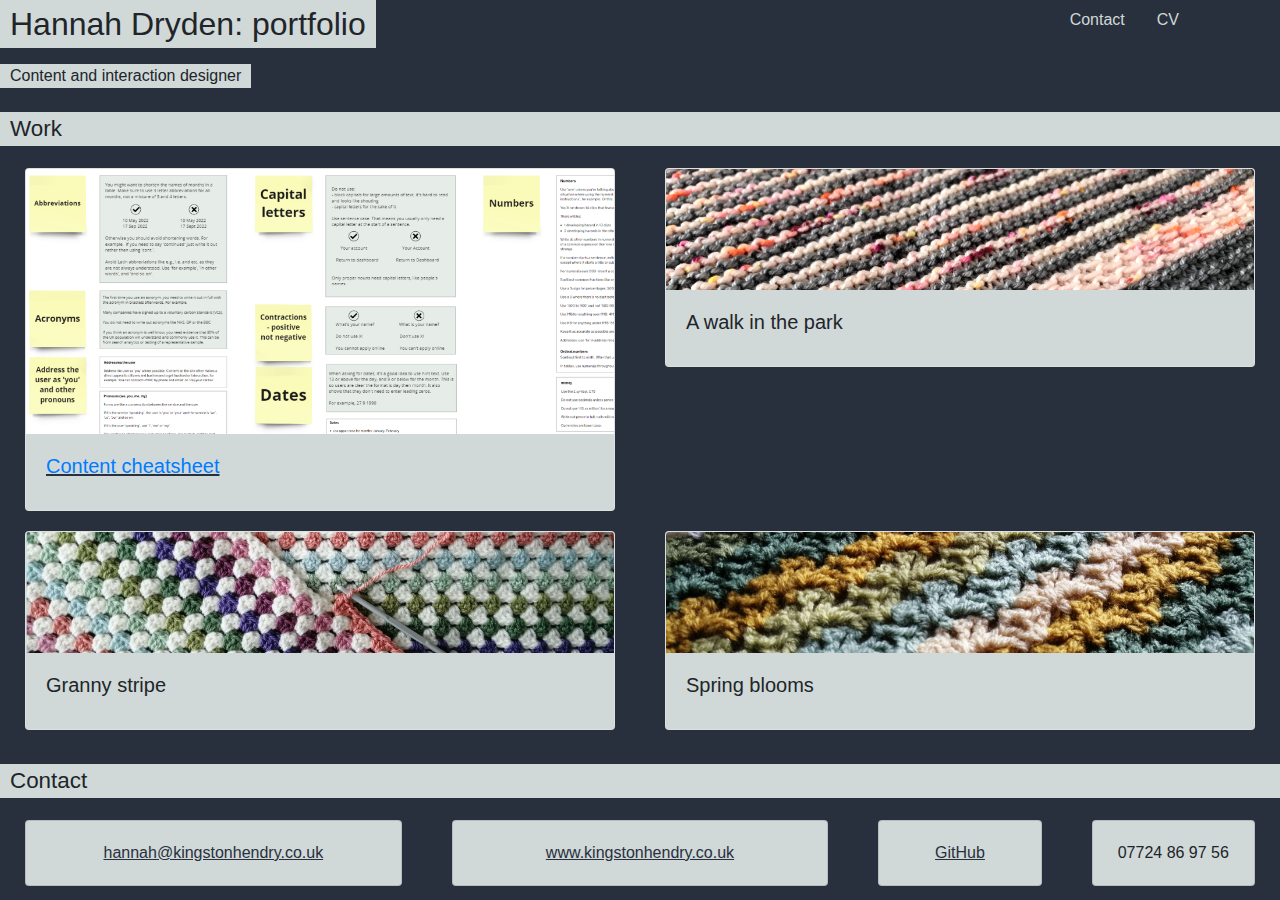
==== index.html @ d9dc8394 "Updated layout" ====
<!DOCTYPE html>
<html lang="en">
    <head>
        <!-- Required meta tags -->
        <meta charset="utf-8">
        <meta name="viewport" content="width=device-width, initial-scale=1, shrink-to-fit=no">
        <title>Hannah Dryden // Content and interation designer</title>
        <!-- Bootstrap CSS -->
        <link rel="stylesheet" href="https://stackpath.bootstrapcdn.com/bootstrap/4.3.1/css/bootstrap.min.css"
          integrity="sha384-ggOyR0iXCbMQv3Xipma34MD+dH/1fQ784/j6cY/iJTQUOhcWr7x9JvoRxT2MZw1T" crossorigin="anonymous">
        <link href="https://fonts.googleapis.com/css?family=Anton|Jura&display=swap" rel="stylesheet">
        <link rel="stylesheet" href="css/index.css">
    </head>

<!-- Custom styles for this template -->
<link href="css/style.css" rel="stylesheet">

 <!-- Navigation -->
 <nav class="" id="mainNav">
    <header class="header">
        <h1 class="page-title">Hannah Dryden: portfolio</h1>
        </header>
    <div class="container">
        <ul class="nav justify-content-end">
            <!--<li class="nav-item">
              <a class="nav-link" href="#About">About me</a>
            </li>
            <li class="nav-item">
              <a class="nav-link" href="#Work">Work</a>
            </li>-->
            <li class="nav-item">
                <a class="nav-link" href="#Contact">Contact </a>
              </li>
            <li class="nav-item">
                <a class="nav-link" href="./images/Hannah Dryden_CV 2022.pdf" target="_blank">CV</a>
              </li>
          </ul>
    </div>
    <br>
    
    <h2 class="page-title1">
        Content and interaction designer
    </h2>
    <br>
  </nav>

<body>
  <!-- Jumbotron -->
  <!--<div class="jumbotron">
    <div class="jumboCopy">
      <h1 class="display-4">Hannah Dryden</h1>
    </div>
  </div>-->
  <!-- End jumbotron -->

  <!-- About me -->
<!--<section class="page-section1">
    <h2 class="About">About me</h2>   
        <div class="container-fluid" class="content">
            <div class="row" class="valueProp">-->
  <!-- Photo ID -->
               <!-- <div class="cardContainer col-lg-2 col-md-2 col-sm-4">
                    <div class="card cardGlow">
                        <a href="https://www.linkedin.com/in/hannah-elisabeth-dryden/" target="_blank"></a>
                        <img src="images/HDrydenID.png" class="card-img-top" class="imageContainer" alt="An image of Hannah Dryden.">
                    </div>
                </div>-->
      <!-- End Photo ID -->
      <!-- About text -->
               <!-- <div class="cardContainer col-lg-10 col-md-10 col-sm-8">
                    <div class="card">
                        <div class="card-body">
                            <h5 class="card-title">My first experience of programming was when I learnt how to read knitting patterns in my early twenties. Since then I've enjoyed designing my own knitting (and crochet) patterns. I'm a content designer by profession, so learning how to apply the logic to see my designs brought to life seemed like a natural step. </h5>
                        </div>
                    </div>
                </div>
            </div>
        </div>
</section>-->
      <!-- End About text -->
</div>
</div>
<br>
<!-- Work -->
<section class="page-section2">
    <h2 class="Work" id="Work">Work</h2>
<div class="container-fluid" class="content">
    <div class="row" class="valueProp">
<!-- Card W1 -->
       <!-- <div class="cardContainer col-lg-12 col-md-12 col-sm-12">
            <div class="card cardGlow">
                <a href="https://hannah-kh.github.io/week1challenge/" target="_blank">
             <img src="images/refactor.png" class="card-img-top" class="imageContainer" alt="Image of code refactor project page."></a>
                <div class="card-body">
                 <h5 class="card-title link"><a href="https://github.com/Hannah-KH/2-portfolio" target="_blank">Code refactor</a></h5>
                 </div>
            </div>
        </div>-->
  <!-- End card 1 -->
  <br>
<!-- Card W2 -->
        <div class="cardContainer col-lg-6 col-md-6 col-sm-12">
            <div class="card cardGlow"><a href="#" target="_blank">
                <img src="images/ContentCheatSheet.png" class="card-img-top" class="imageContainer" alt="Image of prework study guide."></a>
                <div class="card-body">
                 <h5 class="card-title link"><a href="#" target="_blank">Content cheatsheet</a></h5>
                </div>
            </div>
        </div>
  <!-- End card 2 -->
  <!-- Card W3 -->
        <div class="cardContainer col-lg-6 col-md-6 col-sm-12">
            <div class="card cardGlow"><a href="https://www.ravelry.com/patterns/library/a-walk-in-the-park-shawl" target="_blank">
             <img src="images/02-portfolio-2.png" class="card-img-top" class="imageContainer" alt="Close up shot of a striped, knitted shawl comprising of grey and cream stripes with specks of neon orange and pink."></a>
                <div class="card-body">
                    <h5 class="card-title">A walk in the park</h5>
                </div>
            </div>
        </div>
  <!-- End card 3 -->
  <!-- Card W4 -->
        <div class="cardContainer col-lg-6 col-md-6 col-sm-12">
            <div class="card cardGlow"><a href="https://www.ravelry.com/patterns/library/granny-stripe-blanket-7" target="_blank">
             <img src="images/02-portfolio-3.png" class="card-img-top" class="imageContainer" alt="Close up of a crocheted blanket comprising stripes of coral, pink, mauve, purple, green, lime, pale mint, duck egg blue and cream."></a>
                <div class="card-body">
                 <h5 class="card-title">Granny stripe</h5>
                </div>
            </div>
        </div>
  <!-- End card 4 -->
  <!-- Card W5 -->
        <div class="cardContainer col-lg-6 col-md-6 col-sm-12">
            <div class="card cardGlow"><a href="https://www.ravelry.com/patterns/library/spring-blooms-blanket" target="_blank">
                <img src="images/02-portfolio-4.png" class="card-img-top" class="imageContainer" alt="Close up of crochet blanket featuring stripes of a flower motif in cream, mustard, and shades of green."></a>
                <div class="card-body">
                     <h5 class="card-title">Spring blooms</h5>
                </div>
            </div>
        </div>
  <!-- End card 5 -->
    </div>
</div>     
</section>
<br>
<!-- Contact me -->
<section class="page-section3">
        <h2 class="Contact" id="Contact">Contact</h2>
    <footer class="container-fluid" class="content">
        <div class="row" class="valueProp">
            <div class="container col-lg-4 col-md-6 col-sm-12 text-center">
                <div class="card d-flex cardGlow card-body">
                    <a class="link" href="hannah@kingstonhendry.co.uk">hannah@kingstonhendry.co.uk</a>
                </div> 
            </div>
            <div class="container col-lg-4 col-md-6 col-sm-12 text-center">
                <div class="card d-flex cardGlow card-body">
                    <a class="link" href="www.kingstonhendry.co.uk" target="_blank">www.kingstonhendry.co.uk</a>
                </div> 
            </div>
            <div class="container col-lg-2 col-md-6 col-sm-12 text-center">
                <div class="card d-flex cardGlow card-body">
                    <a class="link" href="https://github.com/Hannah-KH" target="_blank">GitHub</a>
                </div> 
            </div>
            <div class="container col-lg-2 col-md-6 col-sm-12 text-center">
                <div class="card d-flex card-body">
                    <a>07724 86 97 56</a>
                </div> 
            </div>
        </div>
    </footer>
</section>
</body>
</html>
---- css/style.css ----
:root {
    --dark: #28303D;
    --light: #D0D8D8;
  }

nav a {
    color: var(--light);
    text-decoration: none;
  }

.nav-link:hover, .card-link:hover, .link:hover { 
  color: #64c2f8; 
  }

body {
    width: 100%;
    height: 100%;
    background-color: #28303D !important;
  }  

/* Jumbotron  */
  
.jumbotron {
    background-image: url(../images/herobanner2.png);
    background-size: cover;
    background-repeat: no-repeat;
    height: calc(30vh - 25px);
    display: flex;
    align-items: center;
    justify-content: center;
  }

.jumboCopy {
    background-color: #D0D8D8;
    display: flex;
  }

.display-4 {
    justify-content: flex-start;
  }

  .page-title {
    background-color: var(--light);
    font: var(--dark);
    font-family: 'Trebuchet MS', 'Lucida Sans Unicode', 'Lucida Grande', 'Lucida Sans', Arial, sans-serif;
    font-size: 2rem;
    float: left;
    padding: 0px 10px;
  }

  .page-title1 {
    background-color: var(--light);
    font: var(--dark);
    font-family: 'Trebuchet MS', 'Lucida Sans Unicode', 'Lucida Grande', 'Lucida Sans', Arial, sans-serif;
    font-size: 1rem;
    float: left;
    padding: 0px 10px;
  }

.About, .Work, .Contact {
    background-color: var(--light);
    font: var(--dark);
    font-family: 'Trebuchet MS', 'Lucida Sans Unicode', 'Lucida Grande', 'Lucida Sans', Arial, sans-serif;
    font-size: 1.4rem;
    float: left;
    padding: 0px 10px;
    width: 100%;
    margin-bottom: 12px;
  } 

.valueProp {
    margin-top: 15px;
    margin-bottom: 15px;
  }

.cardContainer {
    text-align: start;
  }

.card {
    margin: 10px 10px;
  }

.card-body {
    background-color: var(--light);
  }

.imageContainer {
    padding: 50px;
  }
  
.imageContainer img {
    width: 100%;
  }
       
.cardGlow:hover,
.cardGlow:hover .card-header {
  box-shadow: inset 0px 0px 8px var(--light), 0 0 15px var(--light);
}

.link {
  text-decoration: underline;
  color: var(--dark);
}
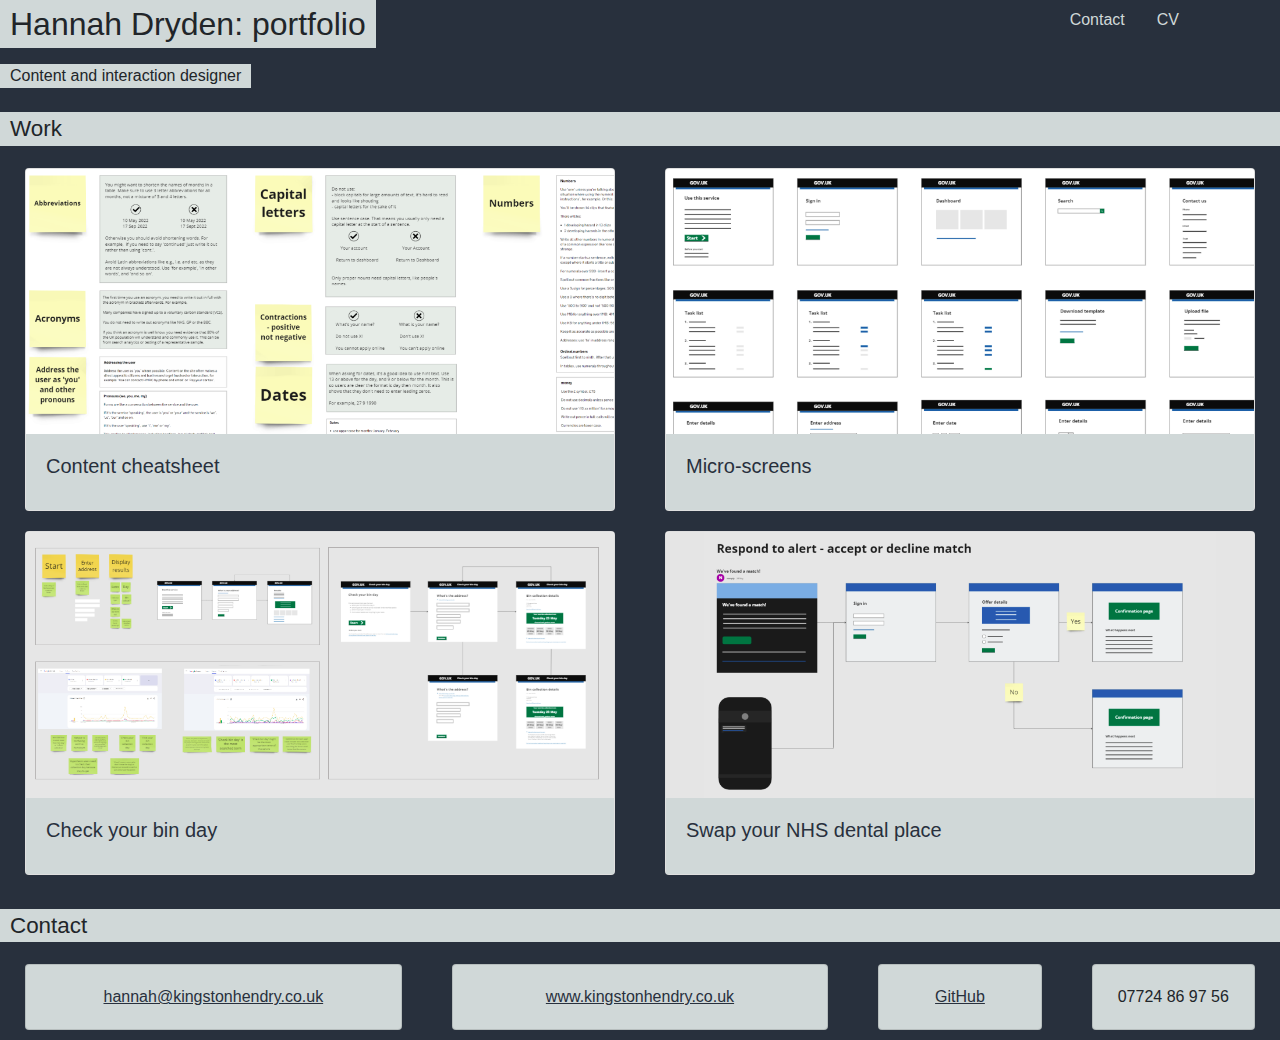
==== commit 932ee55c: "Updated card images and title font format" ====
--- a/index.html
+++ b/index.html
@@ -32,7 +32,7 @@
                 <a class="nav-link" href="#Contact">Contact </a>
               </li>
             <li class="nav-item">
-                <a class="nav-link" href="./images/Hannah Dryden_CV 2022.pdf" target="_blank">CV</a>
+                <a class="nav-link" href="#" target="_blank">CV</a>
               </li>
           </ul>
     </div>
@@ -101,39 +101,39 @@
 <!-- Card W2 -->
         <div class="cardContainer col-lg-6 col-md-6 col-sm-12">
             <div class="card cardGlow"><a href="#" target="_blank">
-                <img src="images/ContentCheatSheet.png" class="card-img-top" class="imageContainer" alt="Image of prework study guide."></a>
+                <img src="images/ContentCheatSheet.png" class="card-img-top" class="imageContainer" alt="Image of post-its with different headings; abbreviations, acronyms, capital letters, dates, numbers,  with guidance alongside them"></a>
                 <div class="card-body">
-                 <h5 class="card-title link"><a href="#" target="_blank">Content cheatsheet</a></h5>
+                <h5 class="card-title link"><a class="card-link" href="#" target="_blank">Content cheatsheet</a></h5>
                 </div>
             </div>
         </div>
   <!-- End card 2 -->
   <!-- Card W3 -->
         <div class="cardContainer col-lg-6 col-md-6 col-sm-12">
-            <div class="card cardGlow"><a href="https://www.ravelry.com/patterns/library/a-walk-in-the-park-shawl" target="_blank">
-             <img src="images/02-portfolio-2.png" class="card-img-top" class="imageContainer" alt="Close up shot of a striped, knitted shawl comprising of grey and cream stripes with specks of neon orange and pink."></a>
+            <div class="card cardGlow"><a href="#" target="_blank">
+             <img src="images/Microscreens.png" class="card-img-top" class="imageContainer" alt="Section of a number of microscreens designed to mimic the design of different GOV.UK Prototype Kit pages"></a>
                 <div class="card-body">
-                    <h5 class="card-title">A walk in the park</h5>
+                    <h5 class="card-title link"><a class="card-link" href="#" target="_blank">Micro-screens</a></h5>
                 </div>
             </div>
         </div>
   <!-- End card 3 -->
   <!-- Card W4 -->
         <div class="cardContainer col-lg-6 col-md-6 col-sm-12">
-            <div class="card cardGlow"><a href="https://www.ravelry.com/patterns/library/granny-stripe-blanket-7" target="_blank">
-             <img src="images/02-portfolio-3.png" class="card-img-top" class="imageContainer" alt="Close up of a crocheted blanket comprising stripes of coral, pink, mauve, purple, green, lime, pale mint, duck egg blue and cream."></a>
+            <div class="card cardGlow"><a href="#" target="_blank">
+             <img src="images/CheckYourBinDay.png" class="card-img-top" class="imageContainer" alt="screenshot showing user journey from early mapping out of ideas, including research and final designs with full content"></a>
                 <div class="card-body">
-                 <h5 class="card-title">Granny stripe</h5>
+                 <h5 class="card-title link"><a class="card-link" href="#" target="_blank">Check your bin day</a></h5>
                 </div>
             </div>
         </div>
   <!-- End card 4 -->
   <!-- Card W5 -->
         <div class="cardContainer col-lg-6 col-md-6 col-sm-12">
-            <div class="card cardGlow"><a href="https://www.ravelry.com/patterns/library/spring-blooms-blanket" target="_blank">
-                <img src="images/02-portfolio-4.png" class="card-img-top" class="imageContainer" alt="Close up of crochet blanket featuring stripes of a flower motif in cream, mustard, and shades of green."></a>
+            <div class="card cardGlow"><a href="#" target="_blank">
+                <img src="images/Swap your NHS dental place.png" class="card-img-top" class="imageContainer" alt="Screnshots of a user journey for the swap your NHS dental place service showing how a user can respond to an email or SMS notification"></a>
                 <div class="card-body">
-                     <h5 class="card-title">Spring blooms</h5>
+                     <h5 class="card-title link"><a class="card-link" href="#" target="_blank">Swap your NHS dental place</a></h5>
                 </div>
             </div>
         </div>
@@ -149,17 +149,17 @@
         <div class="row" class="valueProp">
             <div class="container col-lg-4 col-md-6 col-sm-12 text-center">
                 <div class="card d-flex cardGlow card-body">
-                    <a class="link" href="hannah@kingstonhendry.co.uk">hannah@kingstonhendry.co.uk</a>
+                    <a class="contact-link" href="hannah@kingstonhendry.co.uk">hannah@kingstonhendry.co.uk</a>
                 </div> 
             </div>
             <div class="container col-lg-4 col-md-6 col-sm-12 text-center">
                 <div class="card d-flex cardGlow card-body">
-                    <a class="link" href="www.kingstonhendry.co.uk" target="_blank">www.kingstonhendry.co.uk</a>
+                    <a class="contact-link" href="www.kingstonhendry.co.uk" target="_blank">www.kingstonhendry.co.uk</a>
                 </div> 
             </div>
             <div class="container col-lg-2 col-md-6 col-sm-12 text-center">
                 <div class="card d-flex cardGlow card-body">
-                    <a class="link" href="https://github.com/Hannah-KH" target="_blank">GitHub</a>
+                    <a class="contact-link" href="https://github.com/Hannah-KH" target="_blank">GitHub</a>
                 </div> 
             </div>
             <div class="container col-lg-2 col-md-6 col-sm-12 text-center">
--- a/css/style.css
+++ b/css/style.css
@@ -85,6 +85,11 @@
     background-color: var(--light);
   }
 
+  .card-link {
+  color: var(--dark);
+    text-decoration: none;
+  }
+  
 .imageContainer {
     padding: 50px;
   }
@@ -98,7 +103,8 @@
   box-shadow: inset 0px 0px 8px var(--light), 0 0 15px var(--light);
 }
 
-.link {
+.contact-link {
   text-decoration: underline;
   color: var(--dark);
 }
+
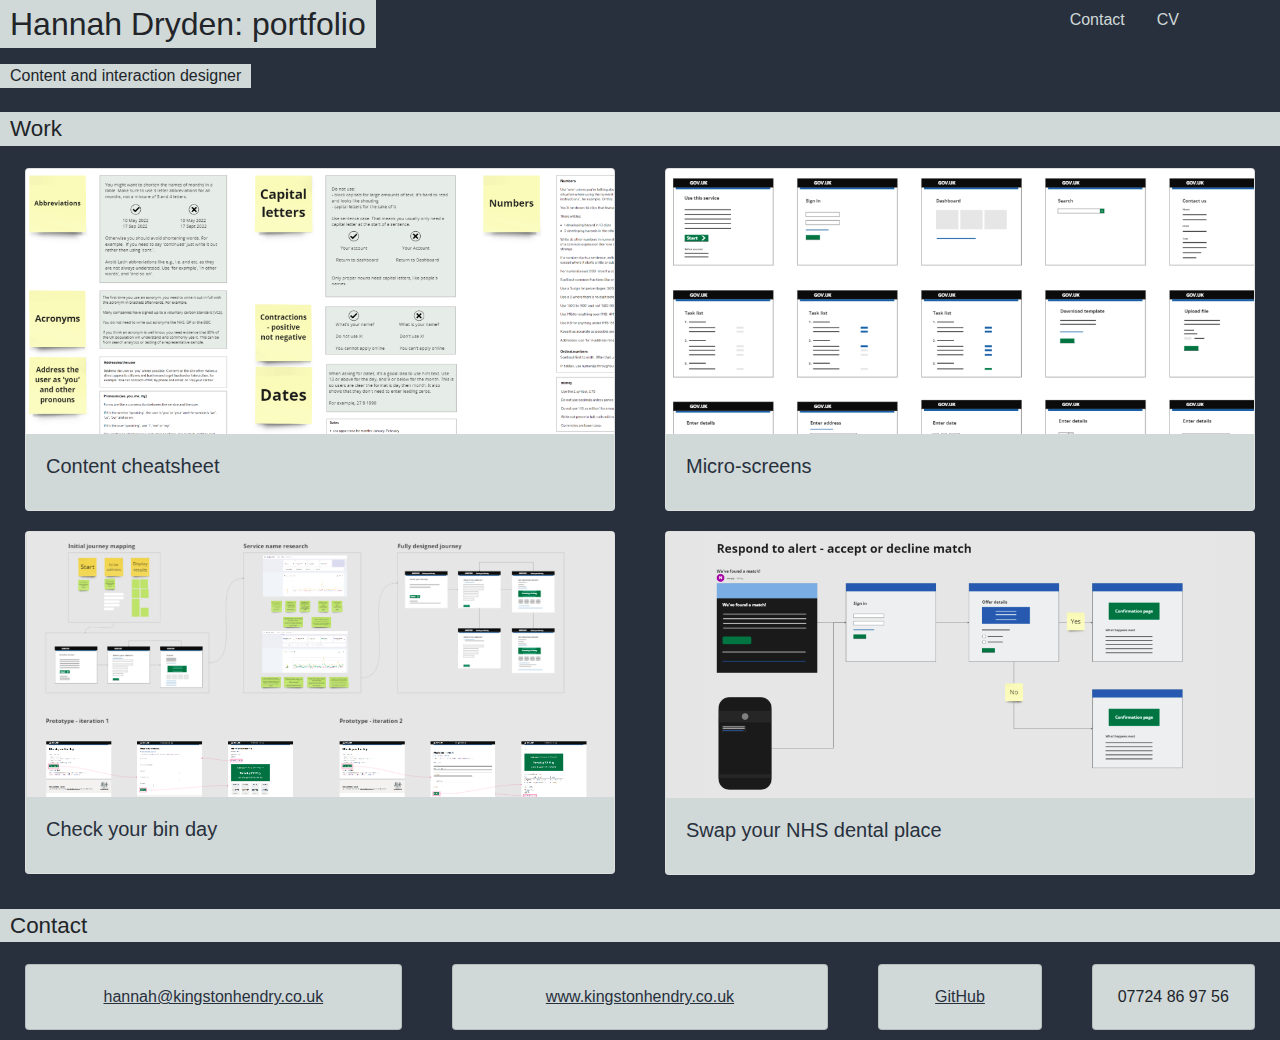
==== commit c135cae2: "Updated image" ====
--- a/index.html
+++ b/index.html
@@ -98,7 +98,7 @@
         </div>-->
   <!-- End card 1 -->
   <br>
-<!-- Card W2 -->
+<!-- Card 1 -->
         <div class="cardContainer col-lg-6 col-md-6 col-sm-12">
             <div class="card cardGlow"><a href="#" target="_blank">
                 <img src="images/ContentCheatSheet.png" class="card-img-top" class="imageContainer" alt="Image of post-its with different headings; abbreviations, acronyms, capital letters, dates, numbers,  with guidance alongside them"></a>
@@ -107,8 +107,8 @@
                 </div>
             </div>
         </div>
-  <!-- End card 2 -->
-  <!-- Card W3 -->
+  <!-- End card 1 -->
+  <!-- Card 2 -->
         <div class="cardContainer col-lg-6 col-md-6 col-sm-12">
             <div class="card cardGlow"><a href="#" target="_blank">
              <img src="images/Microscreens.png" class="card-img-top" class="imageContainer" alt="Section of a number of microscreens designed to mimic the design of different GOV.UK Prototype Kit pages"></a>
@@ -117,18 +117,18 @@
                 </div>
             </div>
         </div>
-  <!-- End card 3 -->
-  <!-- Card W4 -->
+  <!-- End card 2 -->
+  <!-- Card 3 -->
         <div class="cardContainer col-lg-6 col-md-6 col-sm-12">
-            <div class="card cardGlow"><a href="#" target="_blank">
+            <div class="card cardGlow"><a href="https://github.com/Hannah-KH/cybd/blob/main/README.md" target="_blank">
              <img src="images/CheckYourBinDay.png" class="card-img-top" class="imageContainer" alt="screenshot showing user journey from early mapping out of ideas, including research and final designs with full content"></a>
                 <div class="card-body">
-                 <h5 class="card-title link"><a class="card-link" href="#" target="_blank">Check your bin day</a></h5>
+                 <h5 class="card-title link"><a class="card-link" href="https://github.com/Hannah-KH/cybd/blob/main/README.md" target="_blank">Check your bin day</a></h5>
                 </div>
             </div>
         </div>
-  <!-- End card 4 -->
-  <!-- Card W5 -->
+  <!-- End card 3 -->
+  <!-- Card 4 -->
         <div class="cardContainer col-lg-6 col-md-6 col-sm-12">
             <div class="card cardGlow"><a href="#" target="_blank">
                 <img src="images/Swap your NHS dental place.png" class="card-img-top" class="imageContainer" alt="Screnshots of a user journey for the swap your NHS dental place service showing how a user can respond to an email or SMS notification"></a>
@@ -137,7 +137,7 @@
                 </div>
             </div>
         </div>
-  <!-- End card 5 -->
+  <!-- End card 4 -->
     </div>
 </div>     
 </section>
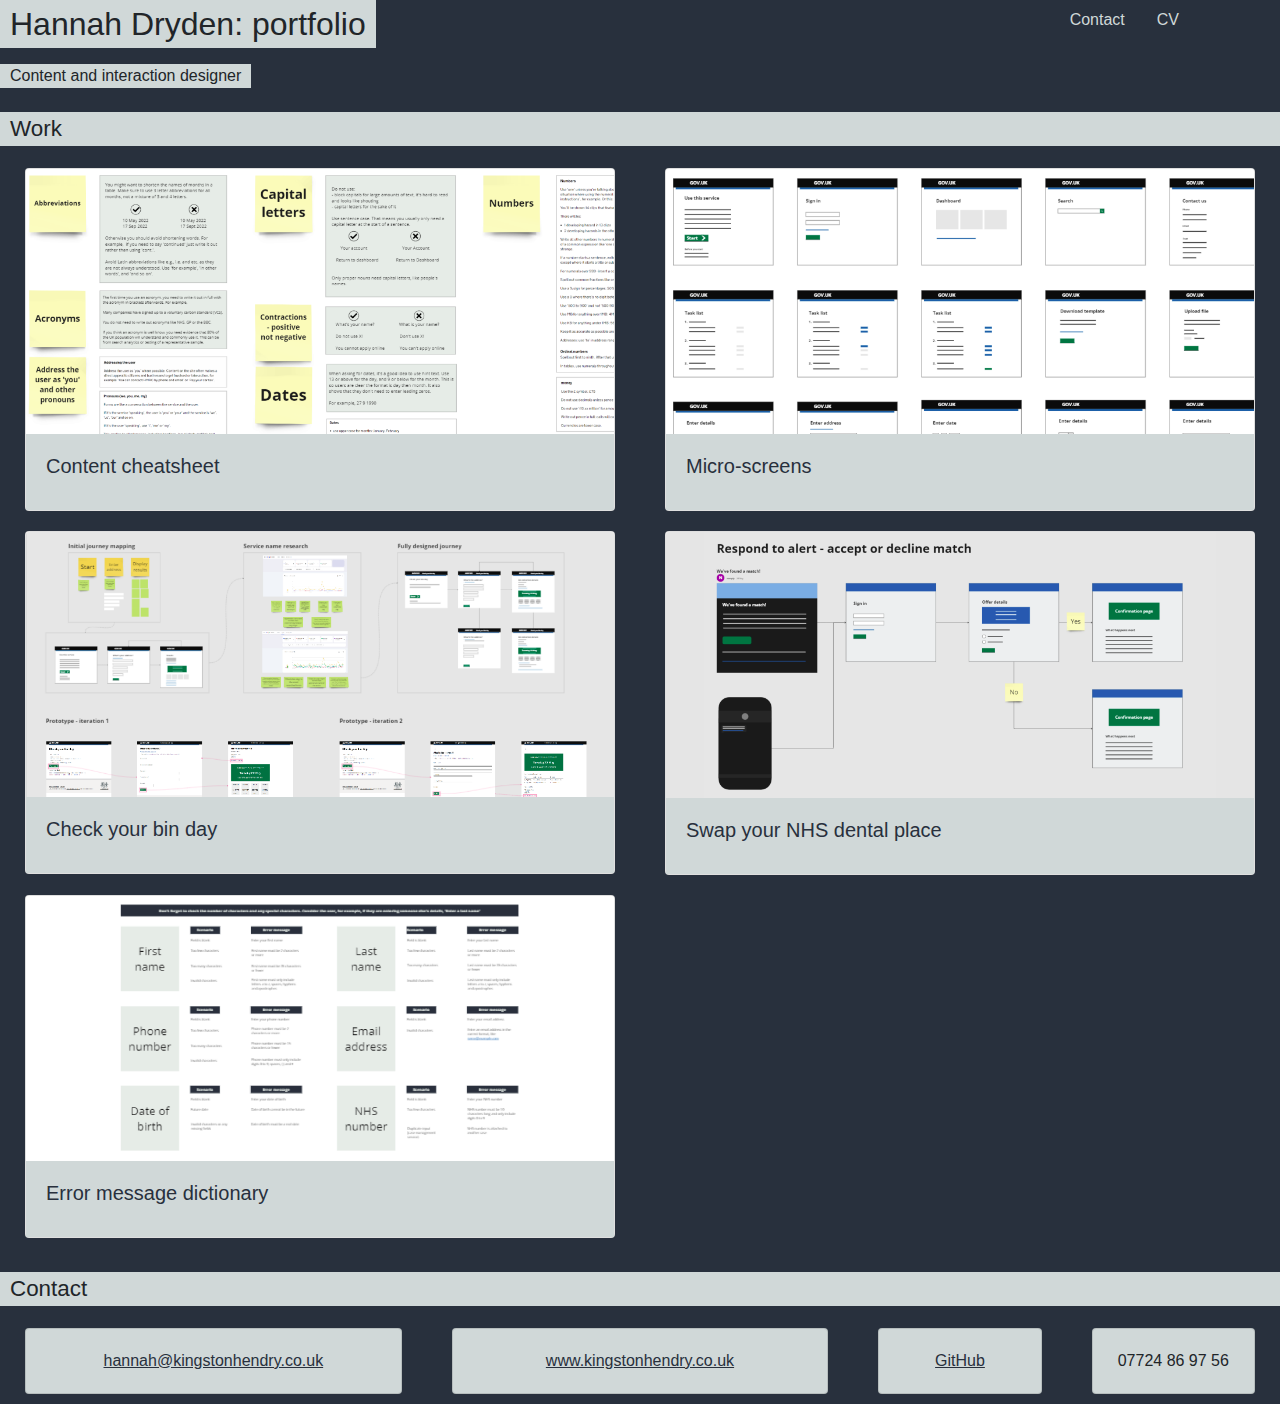
==== commit 6607db94: "Styling updates" ====
--- a/index.html
+++ b/index.html
@@ -32,7 +32,7 @@
                 <a class="nav-link" href="#Contact">Contact </a>
               </li>
             <li class="nav-item">
-                <a class="nav-link" href="#" target="_blank">CV</a>
+                <a class="nav-link" href="images/Hannah Dryden CV 2023.pdf" target="_blank">CV</a>
               </li>
           </ul>
     </div>
@@ -100,20 +100,20 @@
   <br>
 <!-- Card 1 -->
         <div class="cardContainer col-lg-6 col-md-6 col-sm-12">
-            <div class="card cardGlow"><a href="#" target="_blank">
+            <div class="card cardGlow"><a href="https://miro.com/app/board/uXjVMEgBsCw=/?moveToWidget=3458764555444844251&cot=14" target="_blank">
                 <img src="images/ContentCheatSheet.png" class="card-img-top" class="imageContainer" alt="Image of post-its with different headings; abbreviations, acronyms, capital letters, dates, numbers,  with guidance alongside them"></a>
                 <div class="card-body">
-                <h5 class="card-title link"><a class="card-link" href="#" target="_blank">Content cheatsheet</a></h5>
+                <h5 class="card-title link"><a class="card-link" href="https://miro.com/app/board/uXjVMEgBsCw=/?moveToWidget=3458764555444844251&cot=14" target="_blank">Content cheatsheet</a></h5>
                 </div>
             </div>
         </div>
   <!-- End card 1 -->
   <!-- Card 2 -->
         <div class="cardContainer col-lg-6 col-md-6 col-sm-12">
-            <div class="card cardGlow"><a href="#" target="_blank">
+            <div class="card cardGlow"><a href="https://miro.com/app/board/uXjVMEgBsCw=/?moveToWidget=3458764555444714345&cot=14" target="_blank">
              <img src="images/Microscreens.png" class="card-img-top" class="imageContainer" alt="Section of a number of microscreens designed to mimic the design of different GOV.UK Prototype Kit pages"></a>
                 <div class="card-body">
-                    <h5 class="card-title link"><a class="card-link" href="#" target="_blank">Micro-screens</a></h5>
+                    <h5 class="card-title link"><a class="card-link" href="https://miro.com/app/board/uXjVMEgBsCw=/?moveToWidget=3458764555444714345&cot=14" target="_blank">Micro-screens</a></h5>
                 </div>
             </div>
         </div>
@@ -131,13 +131,23 @@
   <!-- Card 4 -->
         <div class="cardContainer col-lg-6 col-md-6 col-sm-12">
             <div class="card cardGlow"><a href="#" target="_blank">
-                <img src="images/Swap your NHS dental place.png" class="card-img-top" class="imageContainer" alt="Screnshots of a user journey for the swap your NHS dental place service showing how a user can respond to an email or SMS notification"></a>
+                <img src="images/Swap your NHS dental place.png" class="card-img-top" class="imageContainer" alt="Screenshots of a user journey for the swap your NHS dental place service showing how a user can respond to an email or SMS notification"></a>
                 <div class="card-body">
                      <h5 class="card-title link"><a class="card-link" href="#" target="_blank">Swap your NHS dental place</a></h5>
                 </div>
             </div>
         </div>
   <!-- End card 4 -->
+  <!-- Card 5 -->
+  <div class="cardContainer col-lg-6 col-md-6 col-sm-12">
+    <div class="card cardGlow"><a href="https://miro.com/app/board/uXjVMEgBsCw=/?moveToWidget=3458764555755213136&cot=14" target="_blank">
+        <img src="images/ErrorMessageDictionary.png" class="card-img-top" class="imageContainer" alt="Screenshot showing card with headings of different fields like first name, last name,. phone number, with information about different error messages for different scenarios alongside them."></a>
+        <div class="card-body">
+             <h5 class="card-title link"><a class="card-link" href="https://miro.com/app/board/uXjVMEgBsCw=/?moveToWidget=3458764555755213136&cot=14" target="_blank">Error message dictionary</a></h5>
+        </div>
+    </div>
+</div>
+<!-- End card 5 -->
     </div>
 </div>     
 </section>
--- a/css/style.css
+++ b/css/style.css
@@ -1,6 +1,8 @@
 :root {
     --dark: #28303D;
-    --light: #D0D8D8;
+    --light: #d0d8d8;
+    --mid: #6cadad;
+    --link: #64c2f8; 
   }
 
 nav a {
@@ -8,8 +10,14 @@
     text-decoration: none;
   }
 
-.nav-link:hover, .card-link:hover, .link:hover { 
-  color: #64c2f8; 
+.nav-link:hover  { 
+  color: #629c9c; 
+  text-decoration: underline;
+  }
+
+.card-link:hover, .link:hover { 
+  color: #629c9c; 
+  text-decoration: underline;
   }
 
 body {
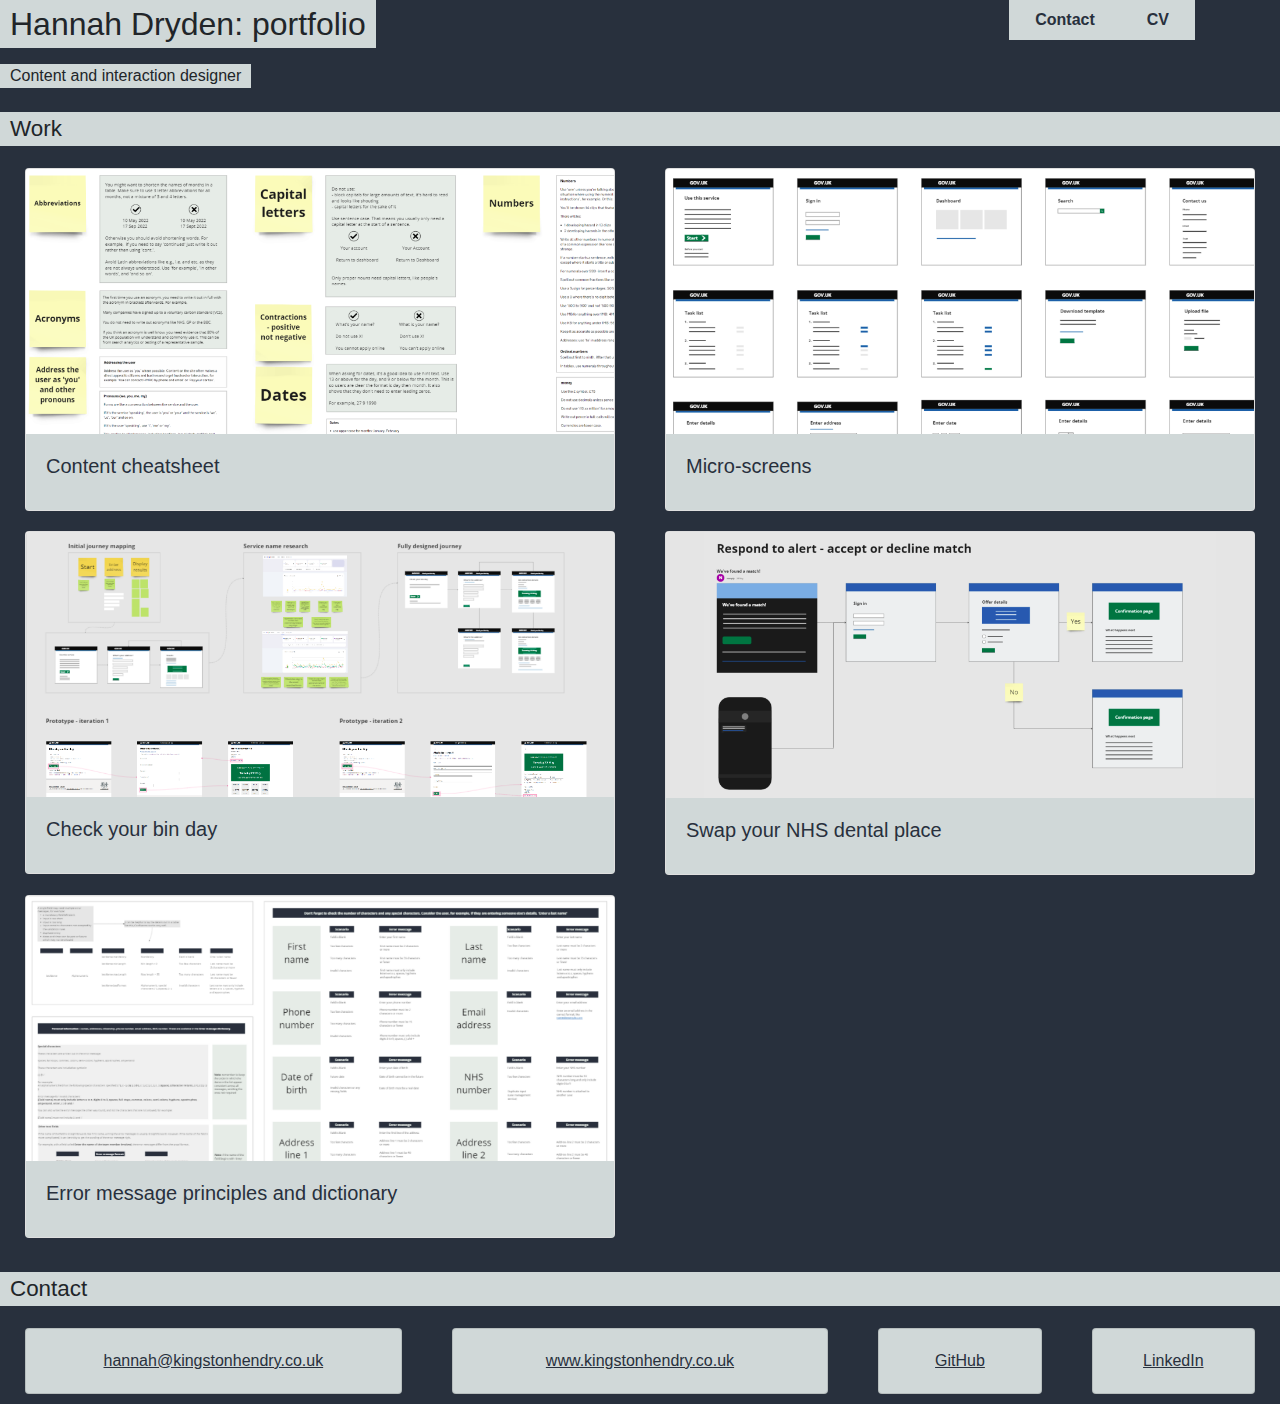
==== commit a41c083f: "Replaced phone with LinkedIn" ====
--- a/index.html
+++ b/index.html
@@ -141,9 +141,9 @@
   <!-- Card 5 -->
   <div class="cardContainer col-lg-6 col-md-6 col-sm-12">
     <div class="card cardGlow"><a href="https://miro.com/app/board/uXjVMEgBsCw=/?moveToWidget=3458764555755213136&cot=14" target="_blank">
-        <img src="images/ErrorMessageDictionary.png" class="card-img-top" class="imageContainer" alt="Screenshot showing card with headings of different fields like first name, last name,. phone number, with information about different error messages for different scenarios alongside them."></a>
+        <img src="images/ErrorMessagePrinciples+Dictionary.png" class="card-img-top" class="imageContainer" alt="Screenshot showing cards with headings of different fields like first name, last name,. phone number, with information about different error messages for different scenarios alongside them."></a>
         <div class="card-body">
-             <h5 class="card-title link"><a class="card-link" href="https://miro.com/app/board/uXjVMEgBsCw=/?moveToWidget=3458764555755213136&cot=14" target="_blank">Error message dictionary</a></h5>
+             <h5 class="card-title link"><a class="card-link" href="https://miro.com/app/board/uXjVMEgBsCw=/?moveToWidget=3458764555755213136&cot=14" target="_blank">Error message principles and dictionary</a></h5>
         </div>
     </div>
 </div>
@@ -174,7 +174,7 @@
             </div>
             <div class="container col-lg-2 col-md-6 col-sm-12 text-center">
                 <div class="card d-flex card-body">
-                    <a>07724 86 97 56</a>
+                    <a class="contact-link" href="https://www.linkedin.com/in/hannah-elisabeth-dryden/" target="_blank">LinkedIn</a>
                 </div> 
             </div>
         </div>
--- a/css/style.css
+++ b/css/style.css
@@ -2,21 +2,22 @@
     --dark: #28303D;
     --light: #d0d8d8;
     --mid: #6cadad;
-    --link: #64c2f8; 
+    --link: #941E7F; 
   }
 
 nav a {
-    color: var(--light);
+    color: var(--dark);
     text-decoration: none;
+    font-weight: bold;
   }
 
 .nav-link:hover  { 
-  color: #629c9c; 
+  color: #941E7F; 
   text-decoration: underline;
   }
 
-.card-link:hover, .link:hover { 
-  color: #629c9c; 
+.card-link:hover, .link:hover, .contact-link:hover { 
+  color: #941E7F; 
   text-decoration: underline;
   }
 
@@ -56,7 +57,7 @@
     padding: 0px 10px;
   }
 
-  .page-title1 {
+  .page-title1, .nav-item {
     background-color: var(--light);
     font: var(--dark);
     font-family: 'Trebuchet MS', 'Lucida Sans Unicode', 'Lucida Grande', 'Lucida Sans', Arial, sans-serif;
